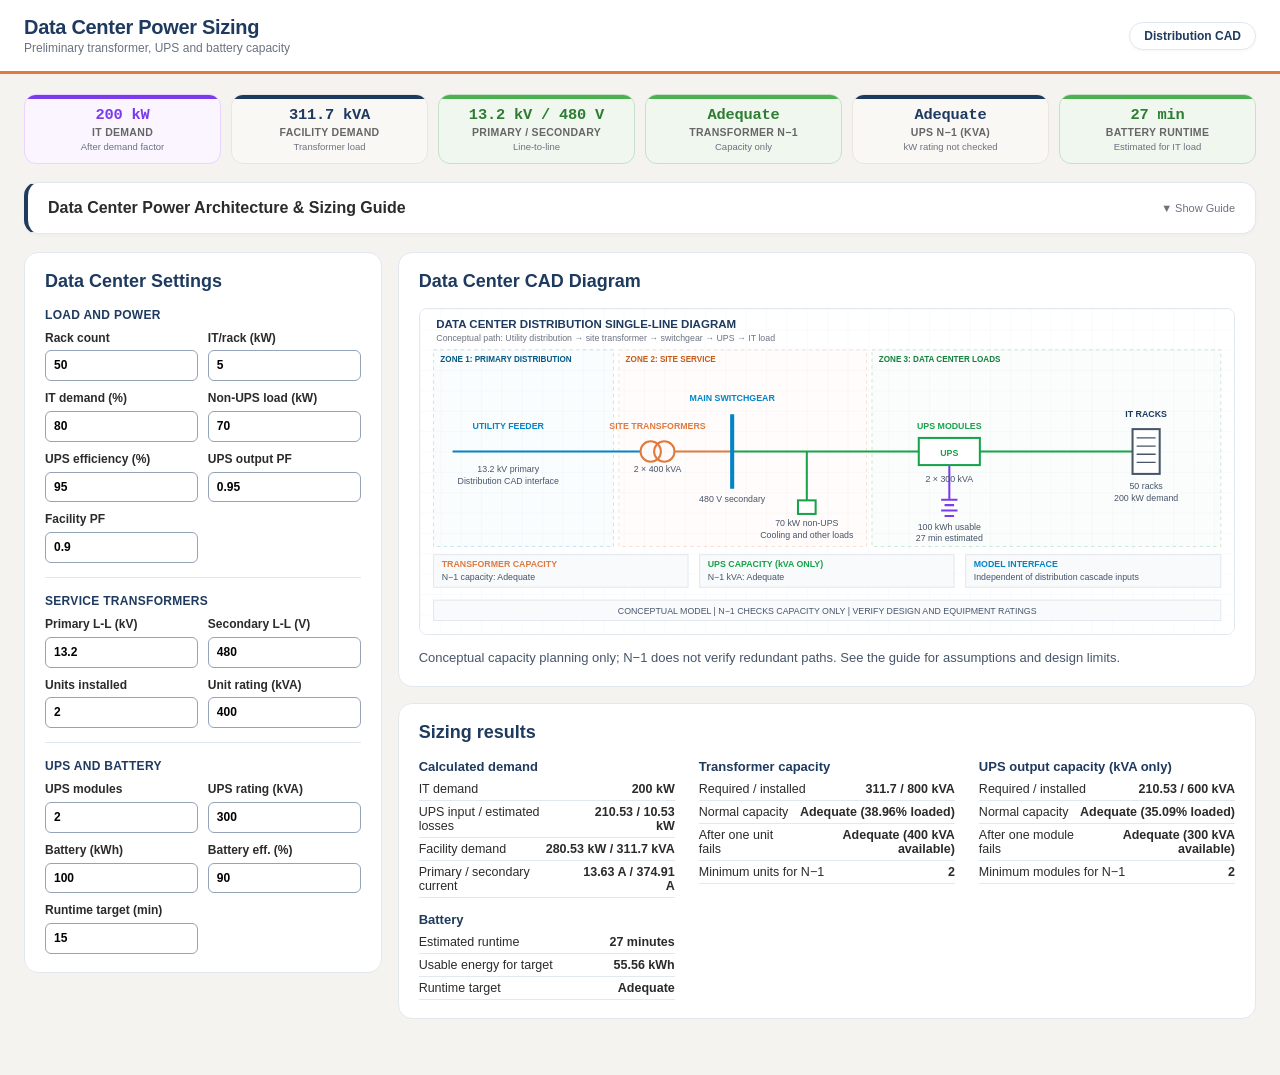
==== datacenter.html @ 7d4f31d0 "Add data center sizing and tidy entry points Co-authored-by: Copilot <223556219+Copilot@users.norepl" ====
<!DOCTYPE html>
<html lang="en">
<head>
  <meta charset="utf-8">
  <meta name="viewport" content="width=device-width, initial-scale=1">
  <title>Data Center Power Sizing | Bid4Grid</title>
  <meta name="description" content="Preliminary data center transformer, UPS, and battery capacity calculator.">
  <link rel="stylesheet" href="assets/dist-app.css?v=5">
  <link rel="stylesheet" href="assets/datacenter.css?v=6">
</head>
<body class="dist-standalone">
  <header class="dist-header">
    <div class="dist-header-content">
      <div>
        <h1>Data Center Power Sizing</h1>
        <div class="subtitle">Preliminary transformer, UPS and battery capacity</div>
      </div>
      <div class="dist-header-actions">
        <a href="distribution.html" class="dist-btn-action">Distribution CAD</a>
      </div>
    </div>
  </header>
  <main class="dc-main">
    <div id="dc-summary" class="dist-tiles dc-summary" aria-label="Data center sizing highlights">
      <div class="dist-tile purple"><b id="tile-it"></b><span>IT demand</span><small>After demand factor</small></div>
      <div class="dist-tile"><b id="tile-facility"></b><span>Facility demand</span><small>Transformer load</small></div>
      <div class="dist-tile green"><b id="tile-voltage"></b><span>Primary / secondary</span><small>Line-to-line</small></div>
      <div id="tile-transformer-card" class="dist-tile"><b id="tile-transformer"></b><span>Transformer N−1</span><small>Capacity only</small></div>
      <div id="tile-ups-card" class="dist-tile"><b id="tile-ups"></b><span>UPS N−1 (kVA)</span><small>kW rating not checked</small></div>
      <div id="tile-battery-card" class="dist-tile"><b id="tile-battery"></b><span>Battery runtime</span><small>Estimated for IT load</small></div>
    </div>
    <p id="dc-error" class="dc-card dc-error" role="alert" hidden></p>
    <details class="dist-guide-card dc-guide">
      <summary class="dist-guide-header">
        <strong>Data Center Power Architecture &amp; Sizing Guide</strong>
        <span class="dc-guide-toggle"></span>
      </summary>
      <div class="dist-guide-body">
        <p><strong>How it fits:</strong> A distribution feeder supplies the site transformers, then switchgear distributes power to the UPS and other loads. This calculator is independent of the Distribution CAD cascade; their inputs are not synchronized.</p>
        <p><strong>Load inputs:</strong> IT/rack is connected load per rack, and IT demand is its expected percentage. Include cooling and other equipment outside the UPS in the non-UPS load. For this simplified model, include any UPS-supported cooling in the IT load input. UPS efficiency is at load; UPS PF is its output power factor, and facility PF is measured at the transformer.</p>
        <p><strong>Battery:</strong> Enter usable DC energy after reserves and derating; battery efficiency is the battery-to-load efficiency. Runtime assumes the shared battery supports the full IT load only; generator start and recharge are excluded.</p>
        <p><strong>Capacity and redundancy:</strong> The model assumes balanced three-phase loads and identical units sharing the load. N−1 checks only whether the remaining units have enough kVA after one fails; it does not verify UPS kW limits, redundant paths or availability.</p>
        <p><strong>Design limits:</strong> The diagram is conceptual. Actual A/B paths, generators, transfer equipment, switchgear ratings, switching and protective coordination are not modeled. Estimates also exclude transformer losses, harmonics, battery discharge-rate effects, equipment kW limits and generator capacity. Have qualified engineers and manufacturers verify the design and equipment ratings.</p>
      </div>
    </details>
    <div class="dc-layout">
      <form id="dc-form" class="dc-card dc-inputs" novalidate>
        <h2>Data Center Settings</h2>
        <section>
          <h3>Load and power</h3>
          <div class="dc-fields">
            <label>Rack count <input name="racks" type="number" min="1" max="100000" step="1" value="50" required></label>
            <label title="Connected IT load per rack">IT/rack (kW) <input name="rackKW" type="number" min="0.01" max="1000" step="any" value="5" required></label>
            <label title="IT demand as a percentage of connected load">IT demand (%) <input name="demandPct" type="number" min="1" max="100" step="any" value="80" required></label>
            <label title="Non-UPS facility load">Non-UPS load (kW) <input name="otherKW" type="number" min="0" max="10000000" step="any" value="70" required></label>
            <label title="UPS efficiency at load">UPS efficiency (%) <input name="upsEfficiencyPct" type="number" min="1" max="100" step="any" value="95" required></label>
            <label title="UPS output power factor">UPS output PF <input name="upsPF" type="number" min="0.1" max="1" step="any" value="0.95" required></label>
            <label title="Facility power factor at the transformer">Facility PF <input name="facilityPF" type="number" min="0.1" max="1" step="any" value="0.9" required></label>
          </div>
        </section>
        <section>
          <h3>Service transformers</h3>
          <div class="dc-fields">
            <label title="Primary line-to-line voltage">Primary L-L (kV) <input name="primaryKV" type="number" min="0.1" max="500" step="any" value="13.2" required></label>
            <label title="Secondary line-to-line voltage">Secondary L-L (V) <input name="secondaryV" type="number" min="100" max="35000" step="any" value="480" required></label>
            <label title="Number of transformers installed">Units installed <input name="transformerCount" type="number" min="1" max="100" step="1" value="2" required></label>
            <label title="Rating per transformer">Unit rating (kVA) <input name="transformerKVA" type="number" min="1" max="1000000" step="any" value="400" required></label>
          </div>
          <p id="voltage-warning" class="dc-warning" role="status" hidden>Primary voltage is less than or equal to secondary voltage. This is not a step-down transformer; verify the selected voltages.</p>
        </section>
        <section>
          <h3>UPS and battery</h3>
          <div class="dc-fields">
            <label title="UPS modules installed">UPS modules <input name="upsCount" type="number" min="1" max="100" step="1" value="2" required></label>
            <label title="Rating per UPS module">UPS rating (kVA) <input name="upsKVA" type="number" min="1" max="1000000" step="any" value="300" required></label>
            <label title="Usable battery energy">Battery (kWh) <input name="batteryKWh" type="number" min="0" max="10000000" step="any" value="100" required></label>
            <label title="Battery-to-load efficiency">Battery eff. (%) <input name="batteryEfficiencyPct" type="number" min="1" max="100" step="any" value="90" required></label>
            <label title="Target battery runtime">Runtime target (min) <input name="targetMinutes" type="number" min="0" max="10080" step="any" value="15" required></label>
          </div>
        </section>
      </form>
      <div class="dc-output">
    <section class="dc-card dc-diagram" aria-labelledby="diagram-title">
      <h2 id="diagram-title">Data Center CAD Diagram</h2>
      <div id="diagram-unavailable" class="dc-error" hidden>Diagram values are unavailable until all inputs are valid.</div>
      <div id="diagram-content" class="dc-diagram-scroll">
        <svg viewBox="0 0 1200 480" role="img" aria-labelledby="diagram-svg-title diagram-svg-desc">
          <title id="diagram-svg-title">Conceptual data center single-line diagram</title>
          <desc id="diagram-svg-desc">A distribution feeder supplies a site transformer and main switchgear. The switchgear supplies UPS modules feeding IT racks and separately supplies cooling and other non-UPS loads. A battery supports the UPS. This conceptual view does not show redundant paths or model protection.</desc>
          <defs>
            <pattern id="dc-grid" width="30" height="30" patternUnits="userSpaceOnUse">
              <path d="M 30 0 H 0 V 30" fill="none" stroke="#edf0f3" stroke-width="1"></path>
            </pattern>
          </defs>
          <rect width="1200" height="480" fill="#fff"></rect>
          <rect width="1200" height="480" fill="url(#dc-grid)"></rect>
          <text x="24" y="28" class="dc-cad-title">DATA CENTER DISTRIBUTION SINGLE-LINE DIAGRAM</text>
          <text x="24" y="47" class="dc-cad-subtitle">Conceptual path: Utility distribution → site transformer → switchgear → UPS → IT load</text>

          <g stroke-dasharray="5 5" stroke-width="1.5">
            <rect x="20" y="60" width="265" height="290" fill="#0284c7" fill-opacity=".02" stroke="#0284c7" stroke-opacity=".22"></rect>
            <rect x="293" y="60" width="365" height="290" fill="#e07a3f" fill-opacity=".02" stroke="#e07a3f" stroke-opacity=".22"></rect>
            <rect x="666" y="60" width="514" height="290" fill="#16a34a" fill-opacity=".02" stroke="#16a34a" stroke-opacity=".22"></rect>
          </g>
          <g class="dc-cad-zone">
            <text x="30" y="78" fill="#075985">ZONE 1: PRIMARY DISTRIBUTION</text>
            <text x="303" y="78" fill="#c45c19">ZONE 2: SITE SERVICE</text>
            <text x="676" y="78" fill="#15803d">ZONE 3: DATA CENTER LOADS</text>
          </g>
          <g fill="none" stroke-width="3">
            <path d="M 48 210 H 325" stroke="#0284c7"></path>
            <path d="M 375 210 H 460" stroke="#e07a3f"></path>
            <path d="M 460 210 H 735 M 825 210 H 1050" stroke="#16a34a"></path>
            <path d="M 460 155 V 265" stroke="#0284c7" stroke-width="6"></path>
            <path d="M 570 210 V 282" stroke="#16a34a"></path>
            <path d="M 780 230 V 281" stroke="#7c3aed"></path>
            <circle cx="340" cy="210" r="15" stroke="#e07a3f"></circle>
            <circle cx="360" cy="210" r="15" stroke="#e07a3f"></circle>
            <rect x="735" y="190" width="90" height="40" fill="#fff" stroke="#16a34a"></rect>
            <rect x="1050" y="177" width="40" height="66" fill="#fff" stroke="#475569"></rect>
            <path d="M 1056 190 H 1084 M 1056 202 H 1084 M 1056 214 H 1084 M 1056 226 H 1084" stroke="#475569" stroke-width="2"></path>
            <rect x="557" y="282" width="26" height="20" fill="#fff" stroke="#16a34a"></rect>
            <path d="M 768 281 H 792 M 773 289 H 787 M 768 297 H 792 M 773 305 H 787" stroke="#7c3aed"></path>
          </g>
          <g class="dc-cad-text" text-anchor="middle">
            <text x="130" y="177" class="dc-cad-label dc-blue">UTILITY FEEDER</text>
            <text x="130" y="240" id="diagram-primary"></text>
            <text x="130" y="258">Distribution CAD interface</text>
            <text x="350" y="177" class="dc-cad-label dc-orange">SITE TRANSFORMERS</text>
            <text x="350" y="240" id="diagram-transformer"></text>
            <text x="460" y="135" class="dc-cad-label dc-blue">MAIN SWITCHGEAR</text>
            <text x="460" y="285" id="diagram-secondary"></text>
            <text x="780" y="177" class="dc-cad-label dc-green">UPS MODULES</text>
            <text x="780" y="216" class="dc-cad-label dc-green">UPS</text>
            <text x="780" y="255" id="diagram-ups"></text>
            <text x="1070" y="159" class="dc-cad-label">IT RACKS</text>
            <text x="1070" y="265" id="diagram-racks"></text>
            <text x="1070" y="283" id="diagram-it"></text>
            <text x="570" y="320" id="diagram-other"></text>
            <text x="570" y="337">Cooling and other loads</text>
            <text x="780" y="325" id="diagram-battery"></text>
            <text x="780" y="342" id="diagram-runtime"></text>
          </g>
          <g class="dc-cad-panel">
            <rect x="20" y="362" width="375" height="48"></rect>
            <rect x="412" y="362" width="375" height="48"></rect>
            <rect x="804" y="362" width="376" height="48"></rect>
            <rect x="20" y="429" width="1160" height="30"></rect>
          </g>
          <g class="dc-cad-text">
            <text x="32" y="380" class="dc-cad-label dc-orange">TRANSFORMER CAPACITY</text>
            <text x="32" y="399" id="diagram-transformer-status"></text>
            <text x="424" y="380" class="dc-cad-label dc-green">UPS CAPACITY (kVA ONLY)</text>
            <text x="424" y="399" id="diagram-ups-status"></text>
            <text x="816" y="380" class="dc-cad-label dc-blue">MODEL INTERFACE</text>
            <text x="816" y="399">Independent of distribution cascade inputs</text>
            <text x="600" y="449" text-anchor="middle">CONCEPTUAL MODEL  |  N−1 CHECKS CAPACITY ONLY  |  VERIFY DESIGN AND EQUIPMENT RATINGS</text>
          </g>
        </svg>
      </div>
      <p>Conceptual capacity planning only; N−1 does not verify redundant paths. See the guide for assumptions and design limits.</p>
    </section>
      <section class="dc-card dc-results" aria-labelledby="results-title">
        <h2 id="results-title">Sizing results</h2>
        <div id="dc-results" class="dc-result-grid" aria-live="polite">
          <section>
          <h3>Calculated demand</h3>
          <dl>
            <div><dt>IT demand</dt><dd id="itKW"></dd></div>
            <div><dt>UPS input / estimated losses</dt><dd id="upsInput"></dd></div>
            <div><dt>Facility demand</dt><dd id="facility"></dd></div>
            <div><dt>Primary / secondary current</dt><dd id="currents"></dd></div>
          </dl>
          </section>
          <section>
          <h3>Transformer capacity</h3>
          <dl>
            <div><dt>Required / installed</dt><dd id="transformerCapacity"></dd></div>
            <div><dt>Normal capacity</dt><dd id="transformerNormal"></dd></div>
            <div><dt>After one unit fails</dt><dd id="transformerN1"></dd></div>
            <div><dt>Minimum units for N−1</dt><dd id="transformerMinimum"></dd></div>
          </dl>
          </section>
          <section>
          <h3>UPS output capacity (kVA only)</h3>
          <dl>
            <div><dt>Required / installed</dt><dd id="upsCapacity"></dd></div>
            <div><dt>Normal capacity</dt><dd id="upsNormal"></dd></div>
            <div><dt>After one module fails</dt><dd id="upsN1"></dd></div>
            <div><dt>Minimum modules for N−1</dt><dd id="upsMinimum"></dd></div>
          </dl>
          </section>
          <section>
          <h3>Battery</h3>
          <dl>
            <div><dt>Estimated runtime</dt><dd id="runtime"></dd></div>
            <div><dt>Usable energy for target</dt><dd id="batteryRequired"></dd></div>
            <div><dt>Runtime target</dt><dd id="batteryTarget"></dd></div>
          </dl>
          </section>
        </div>
      </section>
      </div>
    </div>
  </main>
  <script src="assets/datacenter-core.js?v=6"></script>
  <script src="assets/datacenter-app.js?v=6"></script>
</body>
</html>
---- assets/dist-app.css ----
/**
 * Distribution Systems CAD Calculator - Application Stylesheet (dist-app.css)
 * Faithfully replicating Ralf Offermann's signature engineering CAD design system:
 * - Clean white header with theory button
 * - Sticky navy navigation bar with desktop pills & mobile grid
 * - 6 signature parameter summary tiles
 * - Topic Summary & Practical "Why We Need to Know This" Card
 * - Two-column split layout with tactile segmented button groups
 */
:root {
  --primary: #1f3a5f;
  --accent: #e07a3f;
  --bg: #f5f3ef;
  --ink: #2b2b2b;
  --muted: #6b7280;
  --border: #e2e8f0;
  --card-bg: #ffffff;
  --radius: 14px;
  --radius-sm: 8px;
  --font: -apple-system, BlinkMacSystemFont, "Segoe UI", Roboto, Oxygen, Ubuntu, Cantarell, "Helvetica Neue", sans-serif;
  --green: #2e7d32;
  --amber: #b45309;
  --red: #c62828;
  --blue: #0284c7;
  --purple: #7c3aed;
}

* {
  box-sizing: border-box;
}

body.dist-standalone,
.dist-standalone-app {
  margin: 0;
  padding: 0;
  font-family: var(--font);
  background: var(--bg);
  color: var(--ink);
  -webkit-font-smoothing: antialiased;
}

/* Header & Branding */
.dist-header {
  background: #ffffff;
  border-bottom: 3px solid var(--accent);
  padding: 16px 24px 14px;
}

.dist-header-content {
  max-width: 1400px;
  margin: 0 auto;
  display: flex;
  justify-content: space-between;
  align-items: center;
  gap: 12px;
}

.dist-header h1 {
  margin: 0;
  font-size: 20px;
  font-weight: 700;
  color: var(--primary);
  letter-spacing: -0.3px;
  display: flex;
  align-items: center;
}

.dist-header .subtitle {
  font-size: 12px;
  color: var(--muted);
  line-height: 1.3;
  margin-top: 2px;
}

.dist-header-actions {
  display: flex;
  gap: 8px;
  align-items: center;
  flex-shrink: 0;
}

.dist-watch-video {
  background: #ecfdf5;
  color: #065f46;
  border: 1.5px solid #a7f3d0;
  border-radius: 999px;
  padding: 6px 14px;
  font-size: 12px;
  font-weight: 600;
  cursor: pointer;
  text-decoration: none;
  display: inline-flex;
  align-items: center;
  gap: 6px;
  transition: all 0.15s ease;
  box-shadow: 0 1px 3px rgba(16, 185, 129, 0.12);
  white-space: nowrap;
}

.dist-watch-video:hover {
  background: #d1fae5;
  border-color: #6ee7b7;
  color: #047857;
  box-shadow: 0 2px 6px rgba(16, 185, 129, 0.2);
}

.dist-watch-icon {
  display: inline-flex;
  align-items: center;
  justify-content: center;
  width: 14px;
  height: 14px;
}

.dist-watch-icon svg {
  display: block;
  margin-left: 1.5px;
}

.dist-btn-action {
  background: #ffffff;
  color: var(--primary);
  border: 1.5px solid var(--border);
  padding: 6px 14px;
  border-radius: 999px;
  font-size: 12px;
  font-weight: 600;
  cursor: pointer;
  text-decoration: none;
  display: inline-flex;
  align-items: center;
  gap: 6px;
  transition: all 0.15s ease;
  box-shadow: 0 1px 3px rgba(0, 0, 0, 0.04);
  white-space: nowrap;
}

.dist-btn-action:hover {
  background: #f8fafc;
  border-color: var(--primary);
  box-shadow: 0 2px 6px rgba(31, 58, 95, 0.1);
}

/* Walkthrough video dialog */
.dist-video-overlay {
  width: min(920px, calc(100vw - 32px));
  max-width: none;
  max-height: calc(100vh - 32px);
  margin: auto;
  padding: 20px;
  border: 0;
  border-radius: var(--radius);
  background: #ffffff;
  color: var(--ink);
  box-shadow: 0 12px 40px rgba(0, 0, 0, 0.3);
}

.dist-video-overlay::backdrop {
  background: rgba(15, 23, 42, 0.72);
}

.dist-video-header {
  display: flex;
  align-items: flex-start;
  justify-content: space-between;
  gap: 16px;
  margin-bottom: 14px;
}

.dist-video-header h2 {
  margin: 0 0 4px;
  color: var(--primary);
  font-size: 18px;
}

.dist-video-header p,
.dist-video-status {
  margin: 0;
  color: var(--muted);
  font-size: 13px;
}

.dist-video-overlay video {
  display: block;
  width: 100%;
  max-height: calc(100vh - 150px);
  background: #000000;
  border-radius: var(--radius-sm);
}

/* Sticky Navigation Bar (Matching Transmission CAD Pill Style) */
.dist-nav-container {
  position: sticky;
  top: 0;
  z-index: 50;
  background: var(--primary);
  box-shadow: 0 2px 8px rgba(0, 0, 0, 0.12);
}

.dist-nav {
  display: flex;
  gap: 6px;
  background: var(--primary);
  padding: 8px 16px;
  max-width: 1400px;
  margin: 0 auto;
  align-items: center;
  overflow-x: auto;
  -webkit-overflow-scrolling: touch;
  scrollbar-width: none;
}

.dist-nav::-webkit-scrollbar {
  display: none;
}

.dist-nav button {
  background: none;
  border: 0;
  color: rgba(255, 255, 255, 0.88);
  padding: 8px 16px;
  border-radius: 999px;
  font-size: 13px;
  font-weight: 500;
  white-space: nowrap;
  cursor: pointer;
  transition: all 0.15s ease;
  font-family: inherit;
  display: inline-flex;
  align-items: center;
  gap: 6px;
}

.dist-nav button:hover {
  background: rgba(255, 255, 255, 0.15);
  color: #ffffff;
}

.dist-nav button.on {
  background: var(--accent);
  color: #ffffff;
  font-weight: 600;
  box-shadow: 0 2px 6px rgba(224, 122, 63, 0.35);
}

/* Theory & Documentation Pane */
.dist-theory-card {
  padding: 16px;
}

.dist-theory-card .card-title {
  margin: 0 0 12px;
}

.dist-theory-frame {
  display: block;
  width: 100%;
  min-height: 80vh;
  border: 0;
  border-radius: var(--radius-sm);
  background: #f8fafc;
}

.dist-tab-icon {
  font-size: 14px;
  line-height: 1;
}

.dist-tab-short {
  display: none;
}

.dist-tab-full {
  display: inline;
}

/* Main Container */
.dist-main {
  max-width: 1400px;
  margin: 18px auto 40px;
  padding: 0 18px;
}

/* Metric Tiles (Matching Transmission CAD) */
.dist-tiles {
  display: grid;
  grid-template-columns: repeat(6, 1fr);
  gap: 10px;
  margin-bottom: 18px;
}

.dist-tile {
  position: relative;
  border-radius: 12px;
  padding: 11px 8px;
  text-align: center;
  background: #faf8f5;
  border: 1px solid #ebe5df;
  transition: all 0.15s ease;
  overflow: hidden;
  display: flex;
  flex-direction: column;
  justify-content: center;
  min-width: 0;
}

.dist-tile:hover {
  transform: translateY(-2px);
  box-shadow: 0 4px 12px rgba(0, 0, 0, 0.08);
}

.dist-tile::before {
  content: "";
  position: absolute;
  left: 0;
  top: 0;
  right: 0;
  height: 4px;
  background: var(--primary);
}

.dist-tile b {
  display: block;
  font-size: clamp(13px, 1.2vw, 16.5px);
  color: var(--primary);
  font-weight: 700;
  margin-bottom: 2px;
  font-family: ui-monospace, Menlo, Consolas, monospace;
  white-space: nowrap;
  overflow: hidden;
  text-overflow: ellipsis;
  letter-spacing: -0.2px;
}

.dist-tile span {
  font-size: 10.5px;
  color: #666;
  font-weight: 600;
  text-transform: uppercase;
  letter-spacing: 0.3px;
  white-space: nowrap;
  overflow: hidden;
  text-overflow: ellipsis;
}

.dist-tile small {
  display: block;
  font-size: 9.5px;
  color: var(--muted);
  margin-top: 3px;
  white-space: nowrap;
  overflow: hidden;
  text-overflow: ellipsis;
}

.dist-tile.hot { background: #fff4ec; border-color: var(--accent); }
.dist-tile.hot b { color: var(--accent); }
.dist-tile.hot::before { background: var(--accent); }

.dist-tile.green { background: #eff7ef; border-color: #c8dfc9; }
.dist-tile.green b { color: #2e7d32; }
.dist-tile.green::before { background: #4caf50; }

.dist-tile.amber { background: #fffbeb; border-color: #fde68a; }
.dist-tile.amber b { color: #b45309; }
.dist-tile.amber::before { background: #d97706; }

.dist-tile.purple { background: #faf5ff; border-color: #e9d5ff; }
.dist-tile.purple b { color: #7c3aed; }
.dist-tile.purple::before { background: #7c3aed; }

/* Topic Guide & "Why We Need to Know This" Card */
.dist-guide-card {
  background: #ffffff;
  border: 1px solid var(--border);
  border-left: 4px solid var(--primary);
  border-radius: var(--radius);
  padding: 16px 20px;
  margin-bottom: 18px;
  box-shadow: 0 1px 4px rgba(0, 0, 0, 0.03);
}

.dist-guide-header {
  display: flex;
  justify-content: space-between;
  align-items: center;
  cursor: pointer;
  user-select: none;
}

.dist-guide-header h3 {
  margin: 0;
  font-size: 14.5px;
  font-weight: 700;
  color: var(--primary);
  display: flex;
  align-items: center;
  gap: 8px;
}

.dist-guide-body {
  margin-top: 12px;
  padding-top: 12px;
  border-top: 1px solid var(--border);
  font-size: 13px;
  line-height: 1.6;
  color: #334155;
}

.dist-why-list {
  margin: 8px 0 0 0;
  padding-left: 18px;
}

.dist-why-list li {
  margin-bottom: 6px;
}

/* Master Grid Model Synchronization Banner */
.dist-sync-banner {
  background: #ffffff;
  border: 1px solid var(--border);
  border-left: 4px solid var(--green);
  border-radius: var(--radius-sm);
  padding: 10px 16px;
  margin-bottom: 16px;
  display: flex;
  justify-content: space-between;
  align-items: center;
  flex-wrap: wrap;
  gap: 10px;
  box-shadow: 0 1px 3px rgba(0, 0, 0, 0.03);
}

.dist-sync-info {
  display: flex;
  align-items: center;
  gap: 8px;
  font-size: 12.5px;
  color: var(--ink);
  flex-wrap: wrap;
}

.dist-sync-pulse {
  display: inline-block;
  width: 8px;
  height: 8px;
  border-radius: 50%;
  background: var(--green);
  box-shadow: 0 0 0 3px rgba(46, 125, 50, 0.2);
}

.dist-sync-title {
  font-weight: 700;
  color: var(--primary);
  font-size: 11px;
  letter-spacing: 0.5px;
}

.dist-sync-sep {
  color: #cbd5e1;
}

.dist-sync-badge {
  flex-basis: 100%;
  font-size: 11px;
  font-weight: 500;
  color: var(--green);
  background: #eff7ef;
  padding: 3px 8px;
  border-radius: 4px;
}

/* Interactive Bid4Grid Spec Selector & Nameplate Styles */
.spec-selector-grid {
  display: grid;
  grid-template-columns: 1fr;
  gap: 6px;
  margin-bottom: 14px;
}

.spec-item-btn {
  background: #ffffff;
  border: 1.5px solid var(--border);
  border-radius: var(--radius-sm);
  padding: 10px 12px;
  text-align: left;
  cursor: pointer;
  transition: all 0.15s ease;
  display: flex;
  justify-content: space-between;
  align-items: center;
}

.spec-item-btn:hover {
  background: #f8fafc;
  border-color: #cbd5e1;
}

.spec-item-btn.active {
  background: #eff6ff;
  border-color: var(--primary);
  box-shadow: 0 2px 6px rgba(31, 58, 95, 0.12);
}

.spec-item-title {
  font-size: 12.5px;
  font-weight: 700;
  color: var(--primary);
}

.spec-item-std {
  font-size: 10px;
  font-family: ui-monospace, Menlo, monospace;
  font-weight: 600;
  color: var(--muted);
}

.spec-nameplate-box {
  background: #ffffff;
  border: 1px solid var(--border);
  border-radius: var(--radius-sm);
  padding: 16px;
  margin-top: 14px;
  box-shadow: 0 1px 4px rgba(0, 0, 0, 0.04);
}

.spec-nameplate-header {
  font-size: 11.5px;
  font-weight: 700;
  color: var(--primary);
  text-transform: uppercase;
  letter-spacing: 0.5px;
  border-bottom: 1.5px solid var(--border);
  padding-bottom: 8px;
  margin-bottom: 12px;
  display: flex;
  justify-content: space-between;
  align-items: center;
}

.spec-nameplate-grid {
  display: grid;
  grid-template-columns: 140px 1fr;
  row-gap: 8px;
  column-gap: 12px;
  align-items: baseline;
  font-size: 11.5px;
  line-height: 1.45;
}

.spec-prop-label {
  color: #475569;
  font-weight: 500;
  text-align: left;
}

.spec-prop-val {
  font-family: ui-monospace, Menlo, Consolas, monospace;
  font-weight: 600;
  color: #0f172a;
  text-align: left;
  word-break: break-word;
}

/* Two-Column Grid Split */
.dist-grid-split {
  display: grid;
  grid-template-columns: 370px 1fr;
  gap: 18px;
  align-items: start;
}

/* White Card Containers */
.card {
  background: var(--card-bg);
  border: 1px solid var(--border);
  border-radius: var(--radius);
  padding: 20px;
  box-shadow: 0 1px 4px rgba(0, 0, 0, 0.04);
}

.card-header {
  display: flex;
  justify-content: space-between;
  align-items: center;
  margin-bottom: 16px;
  padding-bottom: 10px;
  border-bottom: 1px solid #f1f5f9;
  flex-wrap: wrap;
  gap: 8px;
}

.card-title {
  margin: 0;
  font-size: 14px;
  font-weight: 700;
  color: var(--primary);
}

/* Section Title inside Form */
.dist-form-section-title {
  font-size: 11px;
  font-weight: 700;
  text-transform: uppercase;
  color: var(--muted);
  letter-spacing: 0.5px;
  margin: 14px 0 6px 0;
}

/* Segmented Button Groups (Equal Width Grid Layout) */
.btn-group {
  display: grid;
  grid-template-columns: repeat(auto-fit, minmax(0, 1fr));
  gap: 6px;
  margin-bottom: 12px;
}

.btn-group.cols-2 {
  grid-template-columns: 1fr 1fr;
}

.btn-group.cols-3 {
  grid-template-columns: 1fr 1fr 1fr;
}

.btn-group button {
  width: 100%;
  height: 36px;
  padding: 0 8px;
  font-size: 12px;
  font-family: inherit;
  font-weight: 600;
  border-radius: var(--radius-sm);
  border: 1.5px solid var(--border);
  background: #ffffff;
  color: var(--muted);
  cursor: pointer;
  transition: all 0.15s ease;
  display: flex;
  align-items: center;
  justify-content: center;
  text-align: center;
  white-space: nowrap;
  box-sizing: border-box;
}

.btn-group button:hover {
  background: #f8fafc;
  color: var(--ink);
  border-color: #cbd5e1;
}

.btn-group button.active {
  background: var(--primary);
  border-color: var(--primary);
  color: #ffffff;
  box-shadow: 0 2px 5px rgba(31, 58, 95, 0.25);
}

/* Input Fields & Alignment */
.dist-input-group {
  display: flex;
  flex-direction: column;
  margin-bottom: 12px;
}

.dist-input-group label {
  display: flex;
  justify-content: space-between;
  align-items: center;
  font-size: 11.5px;
  font-weight: 600;
  color: var(--ink);
  margin-bottom: 5px;
  height: 16px;
}

.dist-input-group label span.unit {
  color: var(--muted);
  font-weight: normal;
  font-family: monospace;
}

.dist-input-row {
  display: grid;
  grid-template-columns: 1fr 1fr;
  gap: 12px;
}

.dist-input-group input[type="number"],
.dist-input-group select {
  width: 100%;
  height: 36px;
  padding: 0 10px;
  border: 1.5px solid var(--border);
  border-radius: var(--radius-sm);
  font-size: 12.5px;
  color: var(--ink);
  background: #ffffff;
  outline: none;
  font-family: ui-monospace, Menlo, Consolas, monospace;
  box-sizing: border-box;
  transition: border-color 0.15s ease;
}

.dist-input-group input[type="range"] {
  width: 100%;
  height: 32px;
  cursor: pointer;
  accent-color: var(--accent);
}

.dist-input-group input[type="number"]:focus,
.dist-input-group select:focus {
  border-color: var(--primary);
}

/* Canvas View Wrapper */
.dist-canvas-wrapper {
  background: #ffffff;
  border: 1px solid var(--border);
  border-radius: var(--radius-sm);
  overflow: hidden;
  box-shadow: 0 1px 3px rgba(0, 0, 0, 0.03);
}

canvas.dist-canvas {
  display: block;
  width: 100%;
  height: auto;
  background: #ffffff;
}

/* Badges */
.badge {
  display: inline-block;
  padding: 3px 8px;
  border-radius: 4px;
  font-size: 10px;
  font-weight: 700;
  font-family: ui-monospace, Menlo, Consolas, monospace;
  text-transform: uppercase;
}

.badge.green { background: #dcfce7; color: #15803d; }
.badge.amber { background: #fef3c7; color: #b45309; }
.badge.red   { background: #fee2e2; color: #b91c1c; }
.badge.blue  { background: #e0f2fe; color: #0369a1; }
.badge.purple{ background: #f3e8ff; color: #6b21a8; }

/* Telemetry Table */
.dist-table {
  width: 100%;
  border-collapse: collapse;
  font-size: 12px;
  margin-top: 10px;
}

.dist-table th,
.dist-table td {
  padding: 8px 10px;
  text-align: left;
  border-bottom: 1px solid #f1f5f9;
}

.dist-table th {
  color: var(--muted);
  font-weight: 600;
  font-size: 10.5px;
  text-transform: uppercase;
}

.dist-table td.val {
  font-family: ui-monospace, Menlo, Consolas, monospace;
  font-weight: 600;
  color: var(--ink);
}

/* Responsive Layout Breakpoints */
@media (max-width: 1200px) {
  .dist-tiles {
    grid-template-columns: repeat(3, minmax(0, 1fr));
    gap: 8px;
  }
  .dist-grid-split {
    grid-template-columns: 1fr;
    gap: 16px;
  }
}

@media (max-width: 768px) {
  .dist-header-content {
    display: flex;
    justify-content: space-between;
    align-items: center;
    flex-wrap: wrap;
    gap: 8px;
  }

  .dist-watch-video {
    width: 32px;
    height: 32px;
    min-width: 32px;
    padding: 0;
    border-radius: 50%;
    justify-content: center;
  }

  .dist-watch-video .dist-watch-label {
    display: none;
  }

  .dist-btn-action {
    padding: 6px 10px;
    font-size: 11px;
    height: 32px;
  }

  .dist-nav {
    display: flex;
    gap: 4px;
    padding: 6px 8px 7px;
    overflow-x: auto;
  }

  .dist-nav button {
    display: flex;
    flex-direction: column;
    align-items: center;
    justify-content: center;
    flex: 0 0 auto;
    gap: 4px;
    min-width: 52px;
    padding: 7px 8px 6px;
    font-size: 10.5px;
    line-height: 1.1;
    white-space: nowrap;
    border-radius: 9px;
    text-align: center;
  }

  .dist-tab-icon {
    font-size: 17px;
    line-height: 1;
  }

  .dist-tab-full {
    display: none;
  }

  .dist-tab-short {
    display: block;
  }

  .dist-tiles {
    grid-template-columns: repeat(2, 1fr);
    gap: 8px;
  }
}
---- assets/datacenter.css ----
.dc-main {
  max-width: 1400px;
  margin: 0 auto;
  padding: 20px 24px 40px;
}
.dc-card {
  background: #fff;
  border: 1px solid var(--border);
  border-radius: var(--radius);
  padding: 18px 20px;
}
.dc-summary[hidden] { display: none; }
.dc-summary .dist-tile b { white-space: normal; overflow-wrap: anywhere; }
.dc-summary .dist-tile small { white-space: normal; }
.dc-guide summary { list-style: none; }
.dc-guide summary::-webkit-details-marker { display: none; }
.dc-guide-toggle { color: var(--muted); font-size: 11px; white-space: nowrap; }
.dc-guide-toggle::before { content: "\25BC  Show Guide"; }
.dc-guide[open] .dc-guide-toggle::before { content: "\25B2  Hide Guide"; }
.dc-guide .dist-guide-body p { margin: 0 0 8px; }
.dc-guide .dist-guide-body p:last-child { margin-bottom: 0; }
.dc-layout {
  display: grid;
  grid-template-columns: minmax(320px, 1fr) minmax(0, 2.4fr);
  gap: 16px;
  align-items: start;
}
.dc-output { min-width: 0; }
.dc-card { margin-bottom: 16px; }
.dc-card h2, .dc-card h3 { color: var(--primary); }
.dc-card h2 { font-size: 18px; margin: 0 0 16px; }
.dc-card h3 { font-size: 15px; margin: 20px 0 8px; }
.dc-card p { color: #475569; font-size: 13px; line-height: 1.5; margin-bottom: 0; }
.dc-inputs section + section { border-top: 1px solid var(--border); margin-top: 14px; padding-top: 2px; }
.dc-inputs h3 { font-size: 12px; margin: 14px 0 8px; text-transform: uppercase; letter-spacing: .3px; }
.dc-diagram h2 { margin-bottom: 0; }
.dc-diagram-scroll {
  overflow-x: auto;
  margin-top: 16px;
  border: 1px solid var(--border);
  border-radius: var(--radius-sm);
  background: #fff;
}
.dc-diagram svg { display: block; width: 100%; min-width: 700px; height: auto; }
.dc-cad-title { fill: var(--primary); font: 600 17px var(--font); }
.dc-cad-subtitle { fill: var(--muted); font: 13px var(--font); }
.dc-cad-zone { font: 600 12px var(--font); }
.dc-cad-text { fill: #475569; font: 13px var(--font); }
.dc-cad-label { fill: var(--primary); font-weight: 700; }
.dc-cad-label.dc-blue { fill: #0284c7; }
.dc-cad-label.dc-orange { fill: #e07a3f; }
.dc-cad-label.dc-green { fill: #16a34a; }
.dc-cad-panel rect { fill: #f8fafc; stroke: #e2e8f0; stroke-width: 1.5; }
.dc-fields { display: grid; grid-template-columns: repeat(2, minmax(0, 1fr)); gap: 9px 10px; }
.dc-fields label { font-size: 12px; font-weight: 600; line-height: 1.4; }
.dc-fields input {
  display: block;
  width: 100%;
  margin-top: 4px;
  padding: 6px 8px;
  border: 1px solid #94a3b8;
  border-radius: 6px;
  font: inherit;
}
.dc-fields input:invalid { border-color: var(--red); }
.dc-result-grid { display: grid; grid-template-columns: repeat(auto-fit, minmax(min(100%, 240px), 1fr)); gap: 14px 24px; }
.dc-result-grid[hidden] { display: none; }
.dc-results h3 { font-size: 13px; margin: 0 0 4px; }
.dc-results dl { margin: 0; }
.dc-results dl div {
  display: flex;
  justify-content: space-between;
  gap: 8px;
  padding: 4px 0;
  border-bottom: 1px solid var(--border);
  font-size: 12.5px;
}
.dc-results dd { min-width: 0; margin: 0; text-align: right; font-weight: 600; overflow-wrap: anywhere; }
.dc-error { color: var(--red) !important; }
.dc-card p.dc-warning { color: var(--amber); font-weight: 600; }
@media (max-width: 750px) {
  .dc-layout { grid-template-columns: minmax(0, 1fr); }
  .dc-main { padding: 16px; }
  .dist-header-content { flex-wrap: wrap; }
}
@media (max-width: 420px) {
  .dc-fields { grid-template-columns: 1fr; }
}
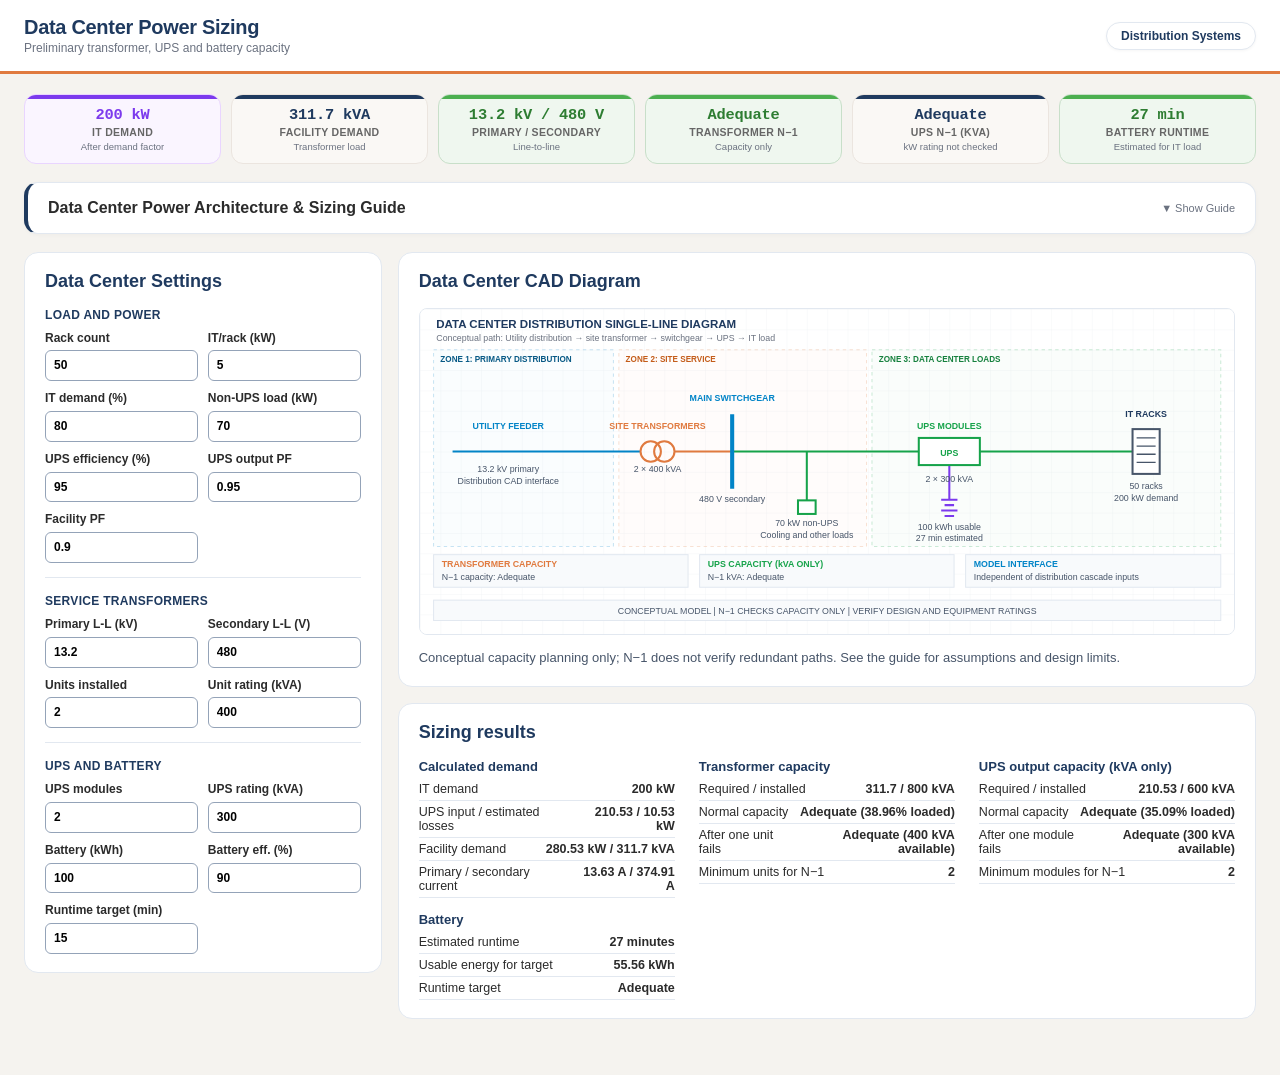
==== commit 7c62d68e: "Mobile responsiveness & Bid4Grid branding - Fix mobile diagram responsiveness: add min-width: 0 to g" ====
--- a/datacenter.html
+++ b/datacenter.html
@@ -16,7 +16,7 @@
         <div class="subtitle">Preliminary transformer, UPS and battery capacity</div>
       </div>
       <div class="dist-header-actions">
-        <a href="distribution.html" class="dist-btn-action">Distribution CAD</a>
+        <a href="distribution.html" class="dist-btn-action">Distribution Systems</a>
       </div>
     </div>
   </header>
--- a/assets/dist-app.css
+++ b/assets/dist-app.css
@@ -578,6 +578,7 @@
   border-radius: var(--radius);
   padding: 20px;
   box-shadow: 0 1px 4px rgba(0, 0, 0, 0.04);
+  min-width: 0;
 }
 
 .card-header {
@@ -721,13 +722,16 @@
   background: #ffffff;
   border: 1px solid var(--border);
   border-radius: var(--radius-sm);
-  overflow: hidden;
+  overflow-x: auto;
+  -webkit-overflow-scrolling: touch;
   box-shadow: 0 1px 3px rgba(0, 0, 0, 0.03);
+  min-width: 0;
 }
 
 canvas.dist-canvas {
   display: block;
   width: 100%;
+  min-width: 850px;
   height: auto;
   background: #ffffff;
 }
